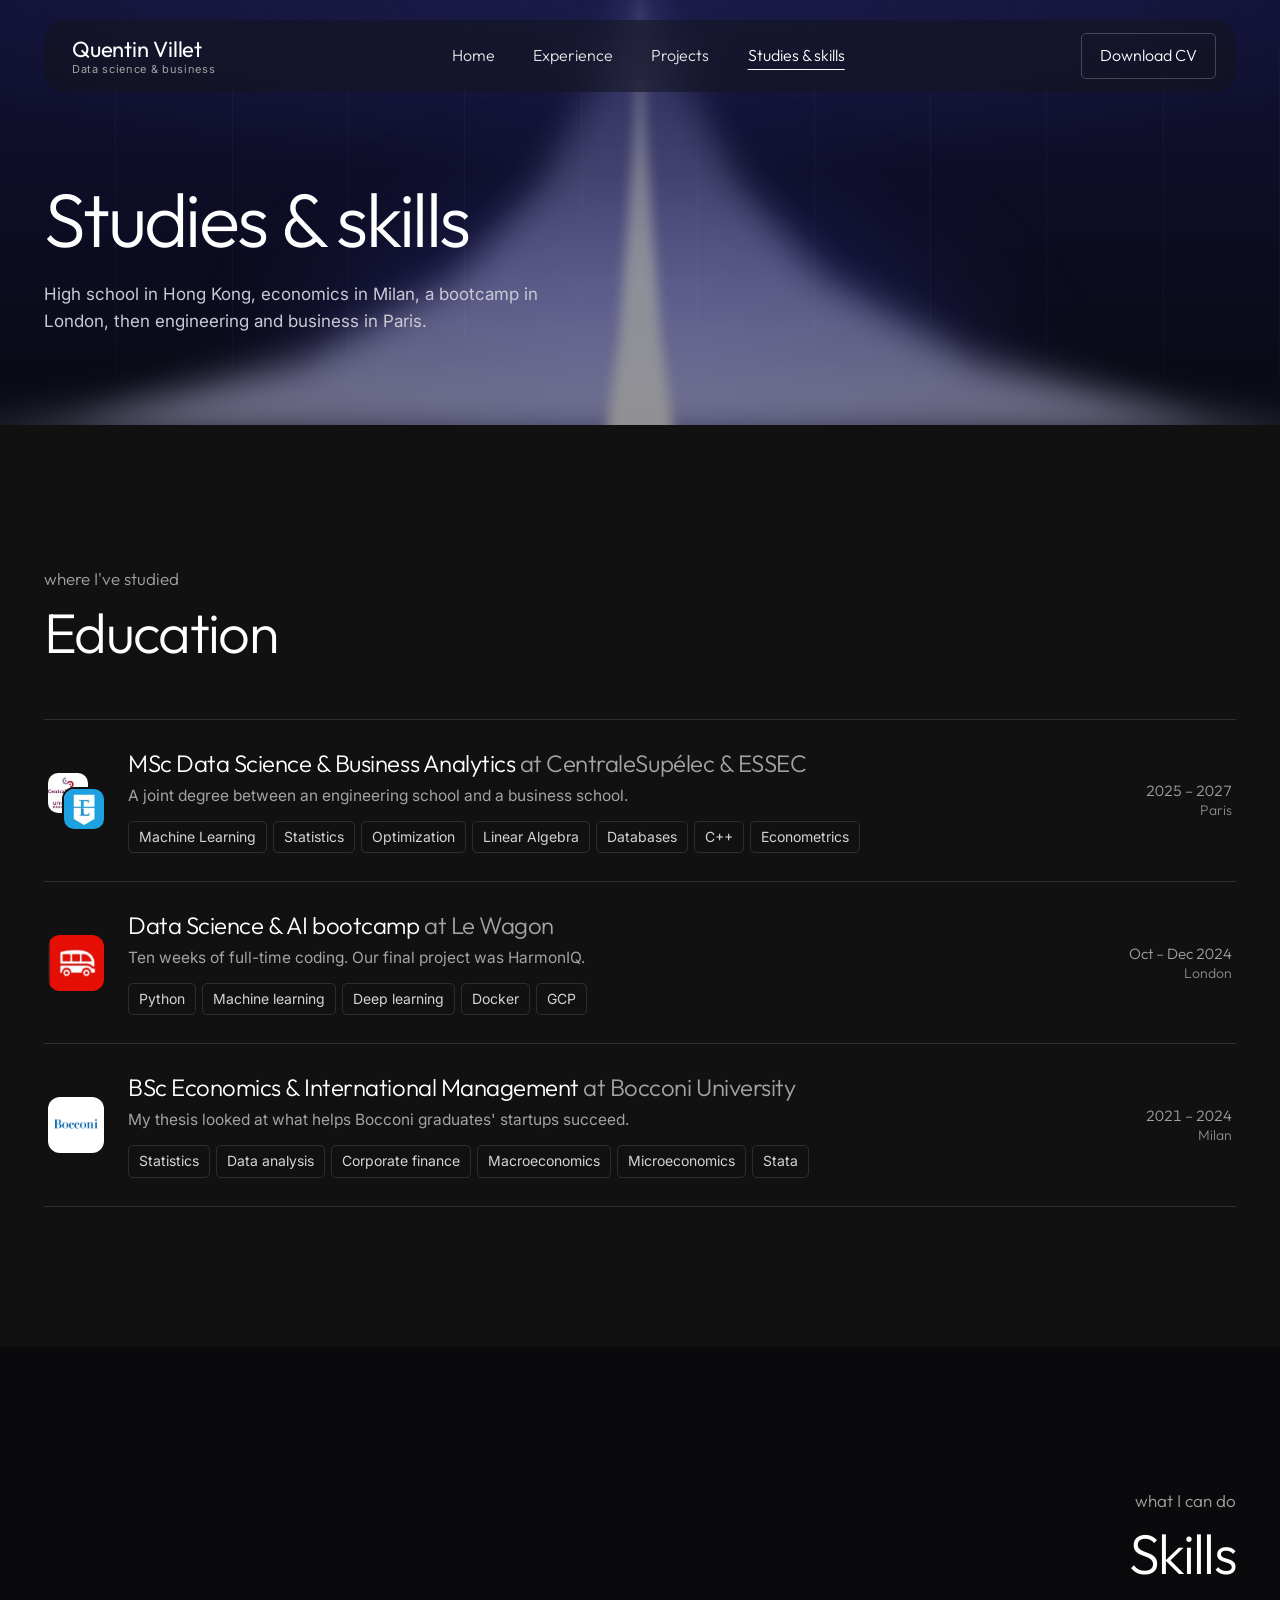
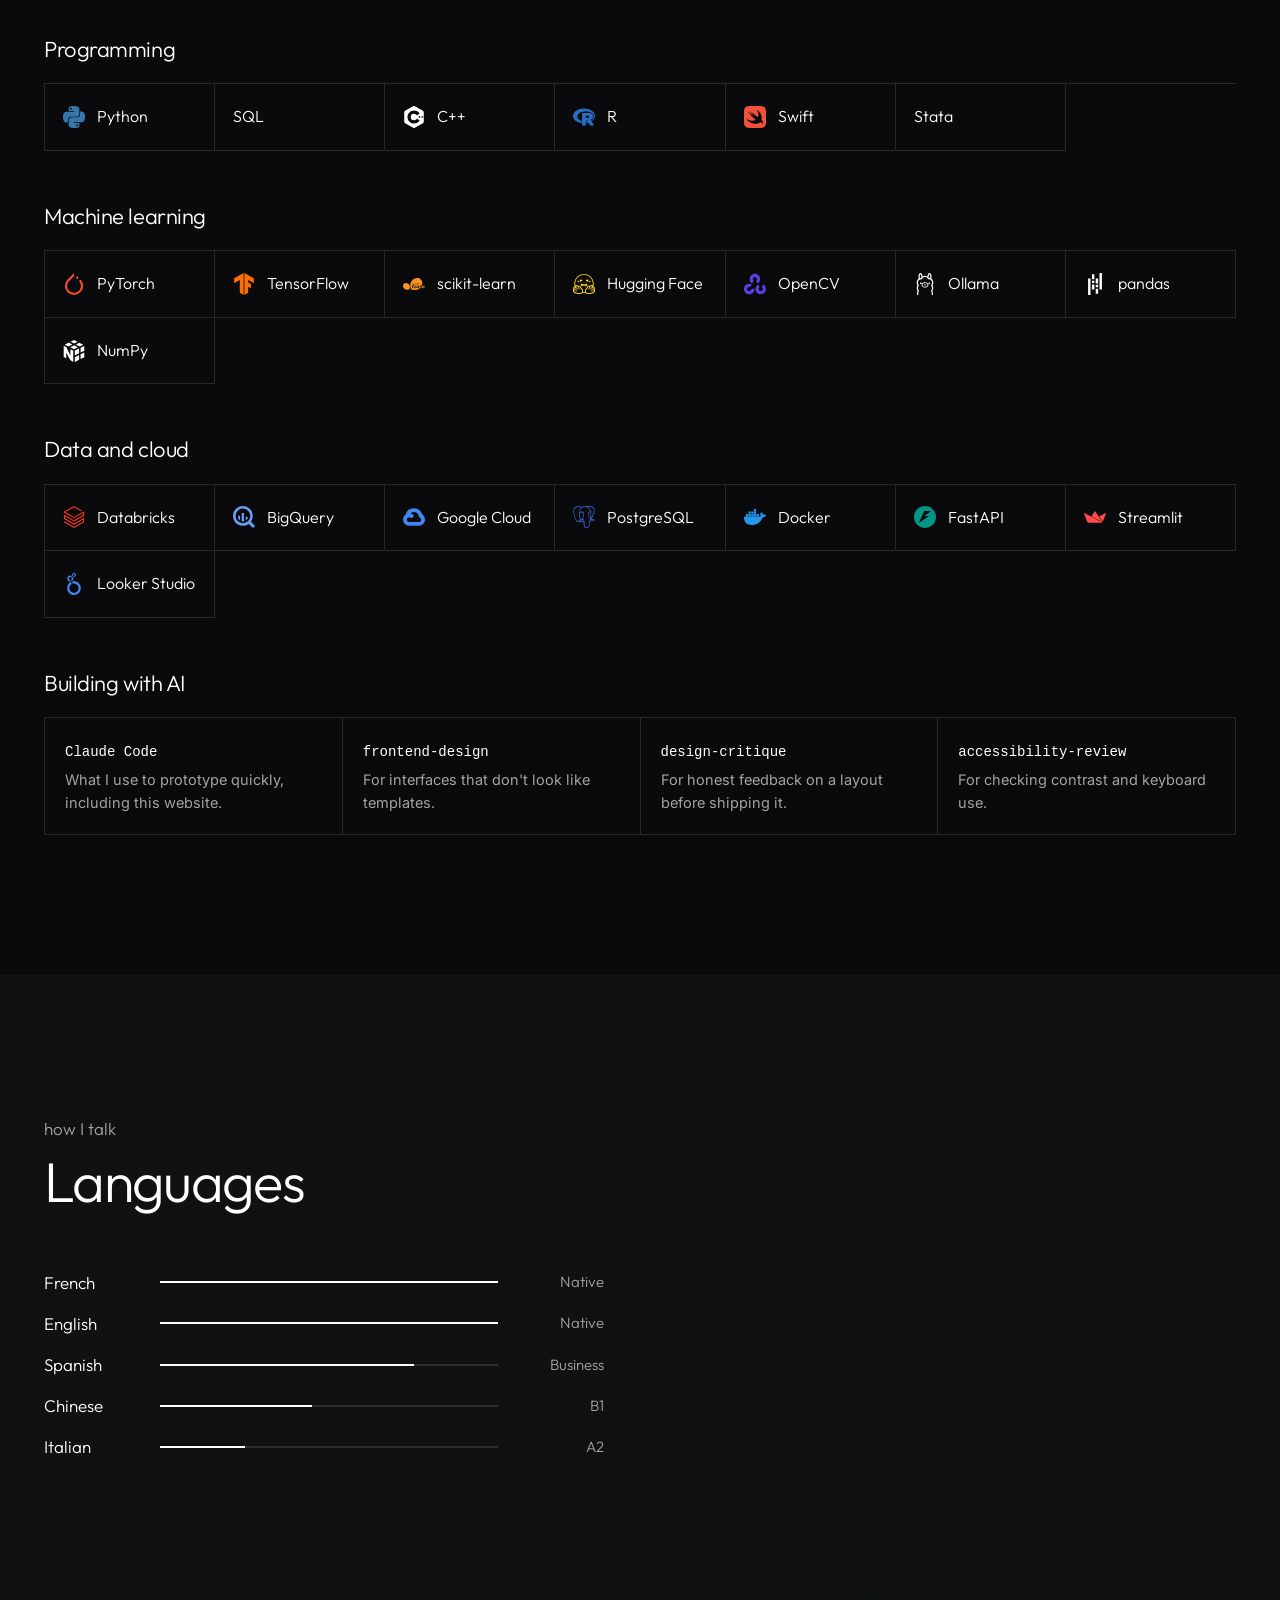
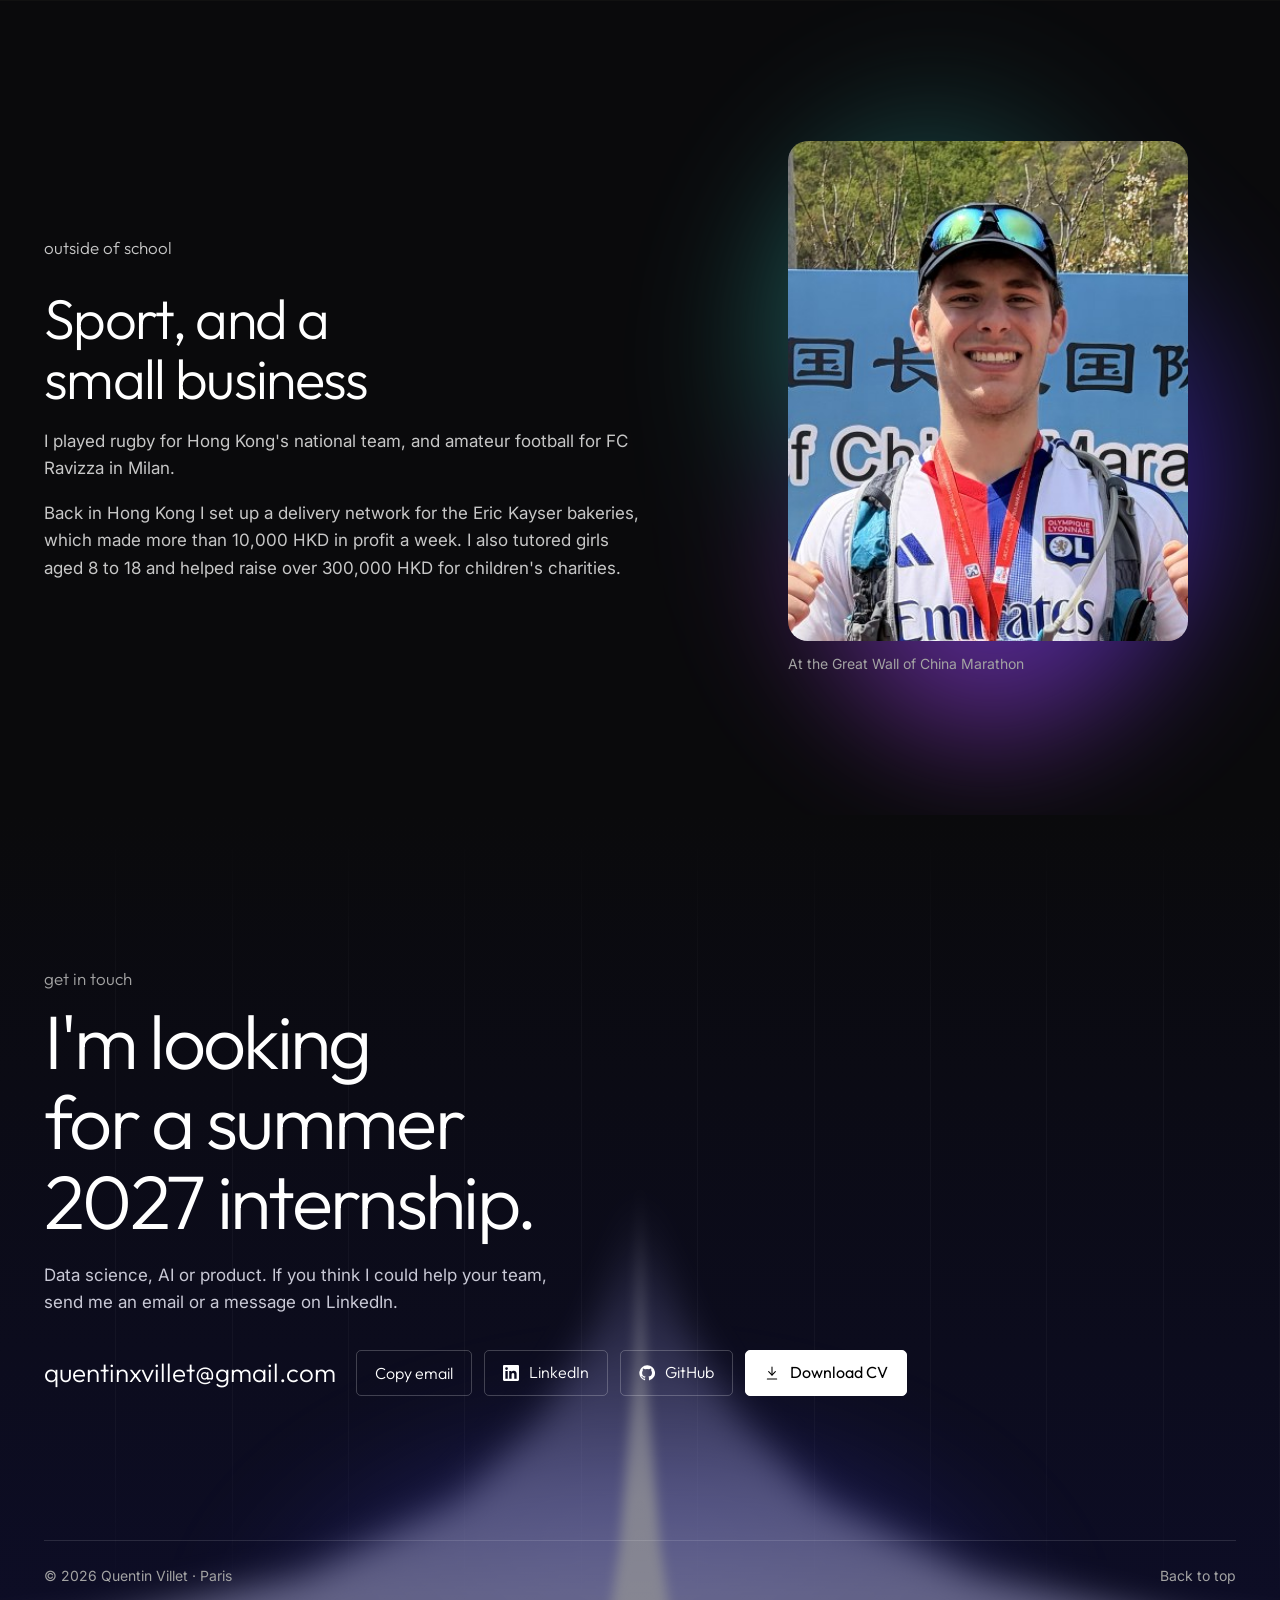
==== studies.html @ df4457b2 "Portfolio site with 3D MacBook intro Home, experience, projects and studies pages, styled after nuum" ====
<!doctype html>
<html lang="en">
<head>
<meta charset="utf-8">
<meta name="viewport" content="width=device-width, initial-scale=1, viewport-fit=cover">
<title>Studies & skills · Quentin Villet</title>
<meta name="claude:viewport-fit-sides" content="cover">
<meta name="description" content="Quentin Villet's studies, skills and languages.">
<link rel="icon" href="data:image/svg+xml,%3Csvg xmlns='http://www.w3.org/2000/svg' viewBox='0 0 32 32'%3E%3Crect width='32' height='32' rx='8' fill='%230d0d2b'/%3E%3Ctext x='16' y='21.5' font-family='Arial' font-size='14' fill='%23fff' text-anchor='middle'%3EQV%3C/text%3E%3C/svg%3E">
<link rel="preconnect" href="https://fonts.googleapis.com">
<link rel="preconnect" href="https://fonts.gstatic.com" crossorigin>
<link rel="stylesheet" href="https://fonts.googleapis.com/css2?family=Outfit:wght@200;300;400;500&family=Inter:wght@400;500&display=swap">
<link rel="stylesheet" href="assets/style.css">
</head>
<body>

<nav class="nav" aria-label="Main"><div class="wrap"><div class="nav-bar">
  <a class="brand" href="index.html"><b>Quentin Villet</b><small>Data science &amp; business</small></a>
  <ul><li class="opt"><a href="index.html">Home</a></li><li class=""><a href="experience.html">Experience</a></li><li class=""><a href="projects.html">Projects</a></li><li class="opt"><a href="studies.html" aria-current="page">Studies & skills</a></li></ul>
  <a class="btn" href="cv/Quentin_Villet_CV.pdf" target="_blank" rel="noopener">Download CV</a>
</div></div></nav>
<main>

<section class="hero short"><div class="lines"></div><div class="beam" aria-hidden="true"><i class="b1"></i><i class="soft"><b class="cone"></b><b class="rays"></b></i><i class="soft2"><b class="core"></b></i></div><div class="wrap" style="width:100%"><div class="hero-copy">
  <h1>Studies &amp; skills</h1>
  <p class="lede">High school in Hong Kong, economics in Milan, a bootcamp in London, then engineering and business in Paris.</p>
</div></div></section>
<section class="sec"><div class="wrap">
  <div class="head"><p class="label">where I've studied</p><h2>Education</h2></div>
  <ul class="xp"><li><div class="row"><span class="logo pair" aria-hidden="true"><img src="assets/logos/centralesupelec.png" alt=""><img src="assets/logos/essec.png" alt=""></span>
  <div><h3>MSc Data Science & Business Analytics <span>at CentraleSupélec & ESSEC</span></h3><p>A joint degree between an engineering school and a business school.</p><ul class="classes"><li>Machine Learning</li><li>Statistics</li><li>Optimization</li><li>Linear Algebra</li><li>Databases</li><li>C++</li><li>Econometrics</li></ul></div>
  <time>2025 – 2027<b>Paris</b></time></div></li><li><div class="row"><span class="logo" aria-hidden="true"><img src="assets/logos/lewagon.png" alt=""></span>
  <div><h3>Data Science & AI bootcamp <span>at Le Wagon</span></h3><p>Ten weeks of full-time coding. Our final project was HarmonIQ.</p><ul class="classes"><li>Python</li><li>Machine learning</li><li>Deep learning</li><li>Docker</li><li>GCP</li></ul></div>
  <time>Oct – Dec 2024<b>London</b></time></div></li><li><div class="row"><span class="logo" aria-hidden="true"><img src="assets/logos/bocconi.png" alt=""></span>
  <div><h3>BSc Economics & International Management <span>at Bocconi University</span></h3><p>My thesis looked at what helps Bocconi graduates' startups succeed.</p><ul class="classes"><li>Statistics</li><li>Data analysis</li><li>Corporate finance</li><li>Macroeconomics</li><li>Microeconomics</li><li>Stata</li></ul></div>
  <time>2021 – 2024<b>Milan</b></time></div></li></ul>
</div></section>
<section class="sec alt"><div class="wrap skillsets">
  <div class="head right" style="margin-bottom:0"><p class="label">what I can do</p><h2>Skills</h2></div>
  <div><h3>Programming</h3><div class="tools"><div class="tool"><span data-icon="python"></span>Python</div><div class="tool">SQL</div><div class="tool"><span data-icon="cplusplus"></span>C++</div><div class="tool"><span data-icon="r"></span>R</div><div class="tool"><span data-icon="swift"></span>Swift</div><div class="tool">Stata</div></div></div>
  <div><h3>Machine learning</h3><div class="tools"><div class="tool"><span data-icon="pytorch"></span>PyTorch</div><div class="tool"><span data-icon="tensorflow"></span>TensorFlow</div><div class="tool"><span data-icon="scikitlearn"></span>scikit-learn</div><div class="tool"><span data-icon="huggingface"></span>Hugging Face</div><div class="tool"><span data-icon="opencv"></span>OpenCV</div><div class="tool"><span data-icon="ollama"></span>Ollama</div><div class="tool"><span data-icon="pandas"></span>pandas</div><div class="tool"><span data-icon="numpy"></span>NumPy</div></div></div>
  <div><h3>Data and cloud</h3><div class="tools"><div class="tool"><span data-icon="databricks"></span>Databricks</div><div class="tool"><span data-icon="googlebigquery"></span>BigQuery</div><div class="tool"><span data-icon="googlecloud"></span>Google Cloud</div><div class="tool"><span data-icon="postgresql"></span>PostgreSQL</div><div class="tool"><span data-icon="docker"></span>Docker</div><div class="tool"><span data-icon="fastapi"></span>FastAPI</div><div class="tool"><span data-icon="streamlit"></span>Streamlit</div><div class="tool"><span data-icon="looker"></span>Looker Studio</div></div></div>
  <div><h3>Building with AI</h3><div class="ai">
    <div><code>Claude Code</code><p>What I use to prototype quickly, including this website.</p></div>
    <div><code>frontend-design</code><p>For interfaces that don't look like templates.</p></div>
    <div><code>design-critique</code><p>For honest feedback on a layout before shipping it.</p></div>
    <div><code>accessibility-review</code><p>For checking contrast and keyboard use.</p></div>
  </div></div>
</div></section>
<section class="sec"><div class="wrap">
  <div class="head"><p class="label">how I talk</p><h2>Languages</h2></div>
  <div class="langs"><div class="lang"><span>French</span><i style="--v:100%"></i><span>Native</span></div><div class="lang"><span>English</span><i style="--v:100%"></i><span>Native</span></div><div class="lang"><span>Spanish</span><i style="--v:75%"></i><span>Business</span></div><div class="lang"><span>Chinese</span><i style="--v:45%"></i><span>B1</span></div><div class="lang"><span>Italian</span><i style="--v:25%"></i><span>A2</span></div></div>
</div></section>
<section class="sec alt"><div class="wrap who">
  <div class="copy">
    <p class="label">outside of school</p>
    <h2>Sport, and a small business</h2>
    <p>I played rugby for Hong Kong's national team, and amateur football for FC Ravizza in Milan.</p>
    <p>Back in Hong Kong I set up a delivery network for the Eric Kayser bakeries, which made more than 10,000 HKD in profit a week. I also tutored girls aged 8 to 18 and helped raise over 300,000 HKD for children's charities.</p>
  </div>
  <figure class="orb"><img src="assets/quentin.jpg" alt="Quentin at the Great Wall of China Marathon" loading="lazy"><figcaption>At the Great Wall of China Marathon</figcaption></figure>
</div></section>

</main>
<footer class="foot" id="contact"><div class="lines"></div><div class="beam" aria-hidden="true"><i class="b1"></i><i class="soft"><b class="cone"></b><b class="rays"></b></i><i class="soft2"><b class="core"></b></i></div><div class="wrap foot-in">
  <p class="label">get in touch</p>
  <h2>I'm looking for a summer 2027 internship.</h2>
  <p class="l">Data science, AI or product. If you think I could help your team, send me an email or a message on LinkedIn.</p>
  <div class="mailrow">
    <span class="mail" id="mail">quentinxvillet@gmail.com</span>
    <button class="btn" id="copy" type="button">Copy email</button>
    <a class="btn" href="https://www.linkedin.com/in/quentinvillet" target="_blank" rel="noopener"><svg viewBox="0 0 24 24" fill="currentColor" aria-hidden="true"><path d="M20.45 20.45h-3.56v-5.57c0-1.33-.02-3.04-1.85-3.04-1.86 0-2.14 1.45-2.14 2.95v5.66H9.34V9h3.42v1.56h.05a3.75 3.75 0 0 1 3.37-1.85c3.6 0 4.27 2.37 4.27 5.46v6.28ZM5.34 7.43a2.06 2.06 0 1 1 0-4.13 2.06 2.06 0 0 1 0 4.13ZM7.12 20.45H3.56V9h3.56v11.45ZM22.22 0H1.77C.79 0 0 .77 0 1.73v20.54C0 23.23.79 24 1.77 24h20.45c.98 0 1.78-.77 1.78-1.73V1.73C24 .77 23.2 0 22.22 0Z"/></svg> LinkedIn</a>
    <a class="btn" href="https://github.com/QuentinVillet" target="_blank" rel="noopener"><svg viewBox="0 0 24 24" fill="currentColor" aria-hidden="true"><path d="M12 .5a11.5 11.5 0 0 0-3.64 22.41c.58.1.79-.25.79-.56v-2c-3.2.7-3.88-1.37-3.88-1.37-.52-1.33-1.28-1.69-1.28-1.69-1.05-.72.08-.7.08-.7 1.16.08 1.77 1.19 1.77 1.19 1.03 1.77 2.7 1.26 3.36.96.1-.75.4-1.26.73-1.55-2.56-.29-5.25-1.28-5.25-5.69 0-1.26.45-2.29 1.19-3.1-.12-.29-.52-1.46.11-3.05 0 0 .97-.31 3.17 1.18a11 11 0 0 1 5.77 0c2.2-1.49 3.17-1.18 3.17-1.18.63 1.59.23 2.76.11 3.05.74.81 1.19 1.84 1.19 3.1 0 4.42-2.7 5.39-5.27 5.68.41.36.78 1.06.78 2.14v3.17c0 .31.21.67.8.56A11.5 11.5 0 0 0 12 .5Z"/></svg> GitHub</a>
    <a class="btn solid" href="cv/Quentin_Villet_CV.pdf" target="_blank" rel="noopener"><svg viewBox="0 0 24 24" fill="none" stroke="currentColor" stroke-width="1.6" stroke-linecap="round" stroke-linejoin="round" aria-hidden="true"><path d="M12 3v12"/><path d="m7 10 5 5 5-5"/><path d="M5 21h14"/></svg> Download CV</a>
  </div>
  <p class="toast" id="toast" role="status"></p>
  <div class="foot-bottom"><span>© 2026 Quentin Villet · Paris</span><a href="#">Back to top</a></div>
</div></footer>
<script src="assets/icons.js"></script>
<script src="assets/site.js"></script>
</body>
</html>
---- assets/style.css ----
/* Quentin Villet. Styled after nuumx.ai: near-black, a deep blue light beam, thin large type, outlined controls. */
:root{
  --bg:#0a0a0c;
  --bg-2:#111111;
  --surface:#171717;
  --line:rgba(255,255,255,.12);
  --line-2:rgba(255,255,255,.22);
  --text:#ffffff;
  --text-2:#a3a3a3;
  --text-3:#8a8a8a;
  --navy:#0d0d2b;
  --display:"Outfit","Inter",system-ui,-apple-system,"Segoe UI",sans-serif;
  --body:"Inter",system-ui,-apple-system,"Segoe UI",sans-serif;
  --r-xs:5px; --r-sm:8px; --r-md:20px;
  color-scheme:dark;
}
*{box-sizing:border-box}
html{scroll-behavior:smooth;scroll-padding-top:110px;overflow-x:clip}
body{margin:0;background:var(--bg);color:var(--text);font-family:var(--body);font-size:16px;line-height:1.6;-webkit-font-smoothing:antialiased;overflow-x:hidden}
body::before{content:"";position:fixed;inset:0 0 auto;height:env(safe-area-inset-top,0px);z-index:60;background:var(--navy)}
img{max-width:100%;display:block}
a{color:inherit}
p{margin:0}
[hidden]{display:none!important}
:focus-visible{outline:2px solid #fff;outline-offset:3px;border-radius:3px}
h1,h2,h3,h4{font-family:var(--display);font-weight:300;letter-spacing:-.02em;margin:0;text-wrap:balance}
.wrap{max-width:1240px;margin:0 auto;padding-left:max(24px,env(safe-area-inset-left,0px));padding-right:max(24px,env(safe-area-inset-right,0px))}

/* ---------- nav: a floating bar ---------- */
.nav{position:fixed;top:calc(env(safe-area-inset-top,0px) + 20px);left:0;right:0;z-index:50}
.nav-bar{display:flex;align-items:center;justify-content:space-between;gap:20px;height:72px;padding:0 20px 0 28px;border-radius:22px;background:rgba(20,20,30,.55);backdrop-filter:blur(18px);-webkit-backdrop-filter:blur(18px)}
.brand{display:grid;text-decoration:none;line-height:1}
.brand b{font-family:var(--display);font-weight:400;font-size:22px;letter-spacing:-.01em}
.brand small{font-size:11px;letter-spacing:.06em;color:var(--text-2);margin-top:4px}
.nav ul{display:flex;gap:clamp(18px,3vw,44px);list-style:none;margin:0;padding:0;font-family:var(--display);font-size:16px;font-weight:300}
.nav ul a{text-decoration:none;color:#e6e6e6;transition:color .15s}
.nav ul a:hover,.nav ul a[aria-current="page"]{color:#fff}
.nav ul a[aria-current="page"]{text-decoration:underline;text-underline-offset:8px;text-decoration-thickness:1px}
.btn{display:inline-flex;align-items:center;justify-content:center;gap:10px;height:46px;padding:0 18px;border:1px solid var(--line-2);border-radius:var(--r-xs);background:transparent;color:#fff;font-family:var(--display);font-size:16px;font-weight:300;text-decoration:none;cursor:pointer;transition:background .15s,border-color .15s;white-space:nowrap}
.btn:hover{background:rgba(255,255,255,.08);border-color:rgba(255,255,255,.55)}
.btn.solid{background:#fff;color:#000;border-color:#fff;font-weight:400}
.btn.solid:hover{background:#dedede}
.btn svg{width:16px;height:16px;flex:none}

/* ---------- hero with the light beam ---------- */
.hero{position:relative;overflow:hidden;min-height:min(100svh,900px);display:flex;align-items:center;
  background:radial-gradient(ellipse 90% 60% at 50% 0%,#1b1b4a 0%,transparent 70%),linear-gradient(180deg,#121236 0%,#0d0d26 45%,#0a0a12 100%)}
.hero.short{min-height:0;padding-block:180px 90px}
.lines{position:absolute;inset:0;pointer-events:none;
  background:repeating-linear-gradient(90deg,transparent 0 calc(100%/11 - 1px),rgba(255,255,255,.035) calc(100%/11 - 1px) calc(100%/11));
  -webkit-mask-image:linear-gradient(transparent,#000 25%,#000 75%,transparent);mask-image:linear-gradient(transparent,#000 25%,#000 75%,transparent)}
.beam{position:absolute;left:var(--bx,50%);top:12%;bottom:-2%;width:min(1400px,130vw);transform:translateX(-50%);pointer-events:none}
.beam i{position:absolute;inset:0}
.beam .b1{background:radial-gradient(ellipse 42% 78% at 50% 100%,rgba(112,112,255,.95) 0%,rgba(88,88,236,.62) 32%,rgba(64,64,200,.22) 58%,transparent 76%);filter:blur(40px)}
.beam .cone{position:absolute;inset:0;clip-path:polygon(50% 0,51% 14%,53.5% 34%,57% 52%,63% 70%,74% 86%,90% 97%,100% 100%,0 100%,10% 97%,26% 86%,37% 70%,43% 52%,46.5% 34%,49% 14%);
  background:linear-gradient(rgba(170,170,255,0) 0%,rgba(170,170,255,.35) 30%,rgba(190,190,255,.75) 70%,rgba(214,214,255,.9) 100%)}
.beam .rays{position:absolute;inset:0;clip-path:polygon(50% 0,53% 34%,63% 70%,80% 92%,100% 100%,0 100%,20% 92%,37% 70%,47% 34%);
  background:repeating-linear-gradient(90deg,transparent 0 30px,rgba(255,255,255,.07) 30px 32px);
  -webkit-mask-image:linear-gradient(transparent 10%,#000 80%);mask-image:linear-gradient(transparent 10%,#000 80%)}
.beam .core{position:absolute;top:0;bottom:0;left:47.6%;right:47.6%;clip-path:polygon(50% 0,58% 40%,80% 80%,100% 100%,0 100%,20% 80%,42% 40%);
  background:linear-gradient(rgba(255,255,255,.1),rgba(255,255,255,.95) 70%,#fff)}
.beam .soft{filter:blur(18px)}
.beam .soft2{filter:blur(6px)}
.hero:not(.short){--bx:68%}
.hero.short .beam{top:-20%;opacity:.55}
.hero-copy{position:relative;z-index:1;padding-block:150px 90px;max-width:620px}
.hero h1{font-size:clamp(46px,7vw,84px);line-height:1.04;letter-spacing:-.035em;font-weight:300}
.hero .sub{font-family:var(--display);font-size:clamp(22px,2.6vw,32px);font-weight:300;letter-spacing:-.02em;margin-top:18px;color:#ededff}
.hero .lede{color:#c9c9d6;font-size:17px;max-width:46ch;margin-top:22px}
.hero .actions{display:flex;flex-wrap:wrap;gap:12px;margin-top:34px}
.hero.short h1{font-size:clamp(44px,6.5vw,76px)}
.hero.short .hero-copy{padding-block:0;max-width:760px}
.crumb{display:inline-block;margin-bottom:18px;font-size:15px;color:var(--text-2);text-decoration:none;font-family:var(--display);font-weight:300}
.crumb:hover{color:#fff}

/* ---------- sections ---------- */
.sec{padding-block:clamp(80px,11vw,140px);background:var(--bg-2)}
.sec.alt{background:var(--bg)}
.label{font-family:var(--display);font-weight:300;font-size:17px;color:var(--text-2);margin-bottom:10px}
.sec h2{font-size:clamp(34px,4.6vw,56px);line-height:1.08;letter-spacing:-.03em}
.sec .intro-p{color:var(--text-2);font-size:17px;max-width:56ch;margin-top:18px}
.head{margin-bottom:56px;max-width:720px}
.head.right{text-align:right;margin-left:auto}
.head.right .intro-p{margin-left:auto}
.more{display:inline-flex;margin-top:28px}

/* who I am */
.who{display:grid;grid-template-columns:minmax(0,1.1fr) minmax(0,.9fr);gap:clamp(40px,7vw,110px);align-items:center}
.who .copy{display:grid;gap:18px}
.who .copy p{color:#c7c7c7;font-size:17px;max-width:56ch}
.orb{position:relative;justify-self:center;width:min(400px,100%);margin:0}
.orb::before{content:"";position:absolute;inset:-14%;border-radius:50%;filter:blur(60px);opacity:.75;
  background:radial-gradient(circle at 35% 35%,#2b8f8a 0%,transparent 45%),radial-gradient(circle at 65% 60%,#4b2fd6 0%,transparent 50%),radial-gradient(circle at 50% 80%,#9b3fd1 0%,transparent 45%)}
.orb img{position:relative;width:100%;aspect-ratio:4/5;object-fit:cover;object-position:50% 22%;border-radius:var(--r-md)}
.orb figcaption{position:relative;font-size:14px;color:var(--text-2);margin-top:12px}
.tagbox{display:flex;flex-wrap:wrap;gap:10px;margin-top:8px}
.tagbox span{border:1px solid var(--line-2);border-radius:var(--r-xs);padding:8px 14px;font-family:var(--display);font-weight:300;font-size:15px;background:rgba(255,255,255,.02);line-height:1.3}
.tagbox span small{display:block;font-size:12px;color:var(--text-2)}

/* tools */
.tools{display:grid;grid-template-columns:repeat(auto-fill,minmax(160px,1fr));border-top:1px solid var(--line);border-left:1px solid var(--line)}
.tool{display:flex;align-items:center;gap:12px;padding:20px 18px;border-right:1px solid var(--line);border-bottom:1px solid var(--line);font-family:var(--display);font-weight:300;font-size:16px;min-width:0}
.tool span[data-icon]{width:22px;height:22px;flex:none;display:grid}
.tool span[data-icon] svg{width:22px;height:22px}

/* experience list */
.xp{list-style:none;margin:0;padding:0;border-top:1px solid var(--line)}
.xp li{border-bottom:1px solid var(--line)}
.xp a,.xp .row{display:grid;grid-template-columns:56px minmax(0,1fr) 170px 24px;gap:24px;align-items:center;padding:28px 4px;text-decoration:none;transition:background .15s,padding .2s}
.xp .row{grid-template-columns:56px minmax(0,1fr) 170px}
.xp a:hover{background:rgba(255,255,255,.025);padding-left:12px}
.logo{width:56px;height:56px;border-radius:12px;overflow:hidden;background:#fff;display:grid;place-items:center;flex:none}
.logo img{width:100%;height:100%;object-fit:cover}
.logo.pair{background:transparent;position:relative;overflow:visible}
.logo.pair img{position:absolute;width:40px;height:40px;border-radius:10px;box-shadow:0 0 0 2px var(--bg-2)}
.logo.pair img:first-child{left:0;top:0}
.logo.pair img:last-child{right:0;bottom:0}
.logo.lg{width:72px;height:72px;border-radius:16px}
.xp h3{font-size:24px;font-weight:300;line-height:1.25}
.xp h3 span{color:var(--text-2)}
.xp p{color:var(--text-2);font-size:15.5px;margin-top:6px;max-width:64ch}
.xp .classes{margin-top:12px}
.xp time{font-family:var(--display);font-weight:300;font-size:15px;color:var(--text-2);text-align:right;font-variant-numeric:tabular-nums;line-height:1.4}
.xp time b{display:block;font-weight:300;color:var(--text-3);font-size:14px}
.arrow{width:20px;height:20px;color:var(--text-2);transition:transform .2s,color .2s}
.xp a:hover .arrow{transform:translateX(4px);color:#fff}

/* projects */
.grid{display:grid;grid-template-columns:repeat(3,minmax(0,1fr));gap:20px}
.grid.two{grid-template-columns:repeat(2,minmax(0,1fr))}
.card{display:flex;flex-direction:column;text-decoration:none;border:1px solid var(--line);border-radius:var(--r-sm);overflow:hidden;background:rgba(255,255,255,.015);transition:border-color .2s}
.card:hover{border-color:rgba(255,255,255,.45)}
.card .pic{aspect-ratio:16/10;background:#0e0e12;overflow:hidden;border-bottom:1px solid var(--line)}
.card .pic img{width:100%;height:100%;object-fit:cover;transition:transform .5s ease}
.card:hover .pic img{transform:scale(1.03)}
.card .pic.light{background:#f2f2f4}
.card .pic.light img{object-fit:contain;padding:4%}
.card .txt{padding:22px 22px 24px;display:flex;flex-direction:column;gap:8px;flex:1}
.card .ctx{font-size:14px;color:var(--text-3)}
.card h3{font-size:26px;font-weight:300;line-height:1.2}
.card p.d{color:var(--text-2);font-size:15.5px}
.card .gh{display:inline-flex;align-items:center;gap:8px;margin-top:auto;padding-top:12px;font-family:var(--display);font-weight:300;font-size:15px}
.card .gh svg{width:16px;height:16px}
.card:hover .gh{text-decoration:underline;text-underline-offset:4px}
.card.wide{grid-column:1/-1}
.card.wide .pic{aspect-ratio:21/8}
.chips{display:flex;flex-wrap:wrap;gap:6px;list-style:none;margin:4px 0 0;padding:0}
.chips li{font-size:13px;border:1px solid var(--line);border-radius:var(--r-xs);padding:3px 9px;color:var(--text-2)}
.small{display:grid;grid-template-columns:repeat(auto-fill,minmax(260px,1fr));border-top:1px solid var(--line);border-left:1px solid var(--line)}
.small a,.small div{display:grid;gap:6px;align-content:start;padding:24px;border-right:1px solid var(--line);border-bottom:1px solid var(--line);text-decoration:none;transition:background .15s}
.small a:hover{background:#151515}
.small h4{font-size:20px;font-weight:300}
.small p{font-size:15px;color:var(--text-2)}
.small span{font-size:13px;color:var(--text-3);margin-top:6px}

/* experience detail */
.meta{display:flex;flex-wrap:wrap;gap:8px;margin-top:22px}
.meta span{border:1px solid var(--line-2);border-radius:var(--r-xs);padding:6px 12px;font-family:var(--display);font-weight:300;font-size:15px;background:rgba(0,0,0,.2)}
.xhead{display:flex;align-items:center;gap:22px;flex-wrap:wrap}
.detail{display:grid;grid-template-columns:minmax(0,1fr);gap:64px;max-width:860px}
.detail > *{min-width:0}
.detail .lead{font-family:var(--display);font-weight:300;font-size:clamp(22px,2.4vw,28px);line-height:1.4;letter-spacing:-.01em;color:#e9e9e9}
.detail h2{font-size:clamp(28px,3.4vw,40px);margin-bottom:22px}
.detail p.t{color:#c5c5c5;font-size:16.5px;max-width:68ch}
.pts{list-style:none;margin:0;padding:0;display:grid;gap:18px}
.pts li{padding-left:22px;position:relative;color:#c5c5c5;font-size:16.5px;max-width:68ch}
.pts li::before{content:"";position:absolute;left:0;top:.8em;width:10px;height:1px;background:#fff}
.pts b{color:#fff;font-weight:500}
.nums{display:flex;flex-wrap:wrap;gap:1px;background:var(--line);border:1px solid var(--line);border-radius:var(--r-sm);overflow:hidden}
.nums div{flex:1 1 180px;padding:22px 24px;background:var(--bg-2);display:grid;gap:2px}
.nums b{font-family:var(--display);font-weight:300;font-size:40px;letter-spacing:-.03em;font-variant-numeric:tabular-nums}
.nums span{font-size:14px;color:var(--text-2)}
.flow{overflow-x:auto;padding-bottom:4px}
.flow ol{display:flex;list-style:none;margin:0;padding:0;min-width:680px;gap:1px;background:var(--line);border:1px solid var(--line);border-radius:var(--r-sm);overflow:hidden}
.flow li{flex:1;padding:18px 16px;background:var(--bg-2);font-size:14px;line-height:1.4}
.flow li b{display:block;font-family:var(--display);font-weight:400;font-size:16px;margin-bottom:4px}
.flow li span{color:var(--text-2)}
.flow li.hl{background:linear-gradient(180deg,#1b1b44,#141430)}
.cap{font-size:14px;color:var(--text-3);margin-top:12px}
.tags{display:flex;flex-wrap:wrap;gap:8px;list-style:none;margin:0;padding:0}
.tags li{display:inline-flex;align-items:center;gap:8px;border:1px solid var(--line-2);border-radius:var(--r-xs);padding:7px 12px;font-family:var(--display);font-weight:300;font-size:15px}
.tags li svg{width:16px;height:16px}
.pager{display:grid;grid-template-columns:1fr 1fr;gap:1px;background:var(--line);border:1px solid var(--line);border-radius:var(--r-sm);overflow:hidden}
.pager a{display:grid;gap:4px;padding:24px;background:var(--bg-2);text-decoration:none;transition:background .15s}
.pager a:hover{background:#181818}
.pager a span{font-size:14px;color:var(--text-2)}
.pager a b{font-family:var(--display);font-weight:300;font-size:24px}
.pager .next{text-align:right;grid-column:2}

/* studies & skills */
.classes{display:flex;flex-wrap:wrap;gap:6px;list-style:none;margin:14px 0 0;padding:0}
.classes li{font-size:14px;border:1px solid var(--line);border-radius:var(--r-xs);padding:4px 10px;color:#d4d4d4}
.classes a{color:#fff}
.skillsets{display:grid;gap:48px}
.skillsets h3{font-size:22px;margin-bottom:16px}
.langs{display:grid;gap:14px;max-width:560px}
.lang{display:grid;grid-template-columns:100px minmax(0,1fr) 90px;gap:16px;align-items:center;font-family:var(--display);font-weight:300;font-size:17px}
.lang i{display:block;height:2px;background:rgba(255,255,255,.12);position:relative}
.lang i::after{content:"";position:absolute;inset:0 auto 0 0;width:var(--v);background:#fff}
.lang span:last-child{text-align:right;color:var(--text-2);font-size:15px}
.ai{display:grid;grid-template-columns:repeat(auto-fill,minmax(250px,1fr));border-top:1px solid var(--line);border-left:1px solid var(--line)}
.ai div{padding:20px;border-right:1px solid var(--line);border-bottom:1px solid var(--line)}
.ai code{font-family:ui-monospace,SFMono-Regular,Menlo,monospace;font-size:14px}
.ai p{font-size:14.5px;color:var(--text-2);margin-top:4px}

/* footer */
.foot{position:relative;overflow:hidden;background:linear-gradient(180deg,var(--bg) 0%,#0d0d26 100%);padding-block:clamp(90px,12vw,150px) 36px}
.foot .beam{top:45%;opacity:.5}
.foot-in{position:relative;z-index:1}
.foot h2{font-size:clamp(40px,6vw,76px);line-height:1.05;letter-spacing:-.035em;max-width:14ch}
.foot p.l{color:#c9c9d6;font-size:17px;max-width:48ch;margin-top:20px}
.mailrow .btn{flex:0 0 auto}
.mailrow{display:flex;flex-wrap:wrap;gap:12px;align-items:center;margin-top:34px}
.mail{font-family:var(--display);font-weight:300;font-size:clamp(20px,2.4vw,26px);user-select:all;word-break:break-all;margin-right:8px}
.toast{min-height:1.5em;margin-top:12px;font-size:15px;color:#d8d8ff}
.foot-bottom{display:flex;justify-content:space-between;flex-wrap:wrap;gap:12px;margin-top:110px;padding-top:24px;border-top:1px solid var(--line);font-size:14px;color:var(--text-2)}
.foot-bottom a{color:inherit;text-decoration:none}
.foot-bottom a:hover{color:#fff}

/* intro: the MacBook */
.intro{position:fixed;inset:0;z-index:80;background:#050506}
.intro canvas{position:absolute;inset:0;width:100%;height:100%;display:block;cursor:pointer;outline:none}
.intro-hint{position:absolute;left:0;right:0;bottom:max(32px,env(safe-area-inset-bottom,0px));display:flex;justify-content:center;gap:18px;font-family:var(--display);font-weight:300;font-size:16px;color:rgba(255,255,255,.75);pointer-events:none;opacity:0;transition:opacity .8s}
.intro.ready .intro-hint{opacity:1}
.intro-hint button{pointer-events:auto;background:none;border:0;color:inherit;font:inherit;text-decoration:underline;text-underline-offset:4px;cursor:pointer}
.intro.diving .intro-hint{opacity:0;transition:opacity .3s}
.fade{position:fixed;inset:0;background:#0d0d26;opacity:0;pointer-events:none;z-index:90;transition:opacity .45s ease}
.fade.on{opacity:1}

@media (max-width:920px){
  .who{grid-template-columns:minmax(0,1fr)}
  .grid{grid-template-columns:minmax(0,1fr) minmax(0,1fr)}
  .nav ul .opt{display:none}
  .xp a{grid-template-columns:48px minmax(0,1fr) 20px}
  .xp .row{grid-template-columns:48px minmax(0,1fr)}
  .xp time{grid-column:2;grid-row:1;text-align:left}
  .xp time b{display:inline;margin-left:8px}
  .xp a > div,.xp .row > div{grid-column:2}
  .xp .logo{grid-row:1/span 2}
  .xp .arrow{grid-column:3;grid-row:1/span 2}
  .logo{width:48px;height:48px}
  .logo.pair img{width:34px;height:34px}
}
@media (max-width:640px){
  .hero:not(.short){--bx:50%}
  .hero:not(.short) .beam{opacity:.55}
  .grid,.grid.two{grid-template-columns:minmax(0,1fr)}
  .nav{top:calc(env(safe-area-inset-top,0px) + 10px)}
  .nav-bar{height:60px;padding:0 10px 0 18px;border-radius:16px}
  .nav ul{display:none}
  .brand small{display:none}
  .nav .btn{height:40px;padding:0 12px;font-size:14px}
  .head.right{text-align:left;margin-left:0}
  .head.right .intro-p{margin-left:0}
  .pager{grid-template-columns:minmax(0,1fr)}
  .pager .next{grid-column:1;text-align:left}
  .lang{grid-template-columns:80px minmax(0,1fr) 76px}
  .card.wide .pic{aspect-ratio:16/10}
}
@media (prefers-reduced-motion:reduce){*,*::before,*::after{transition-duration:1ms!important;animation:none!important}html{scroll-behavior:auto}}
.card.static:hover{border-color:var(--line)}
.card.static:hover .pic img{transform:none}
.card .gh.priv{color:var(--text-3)}
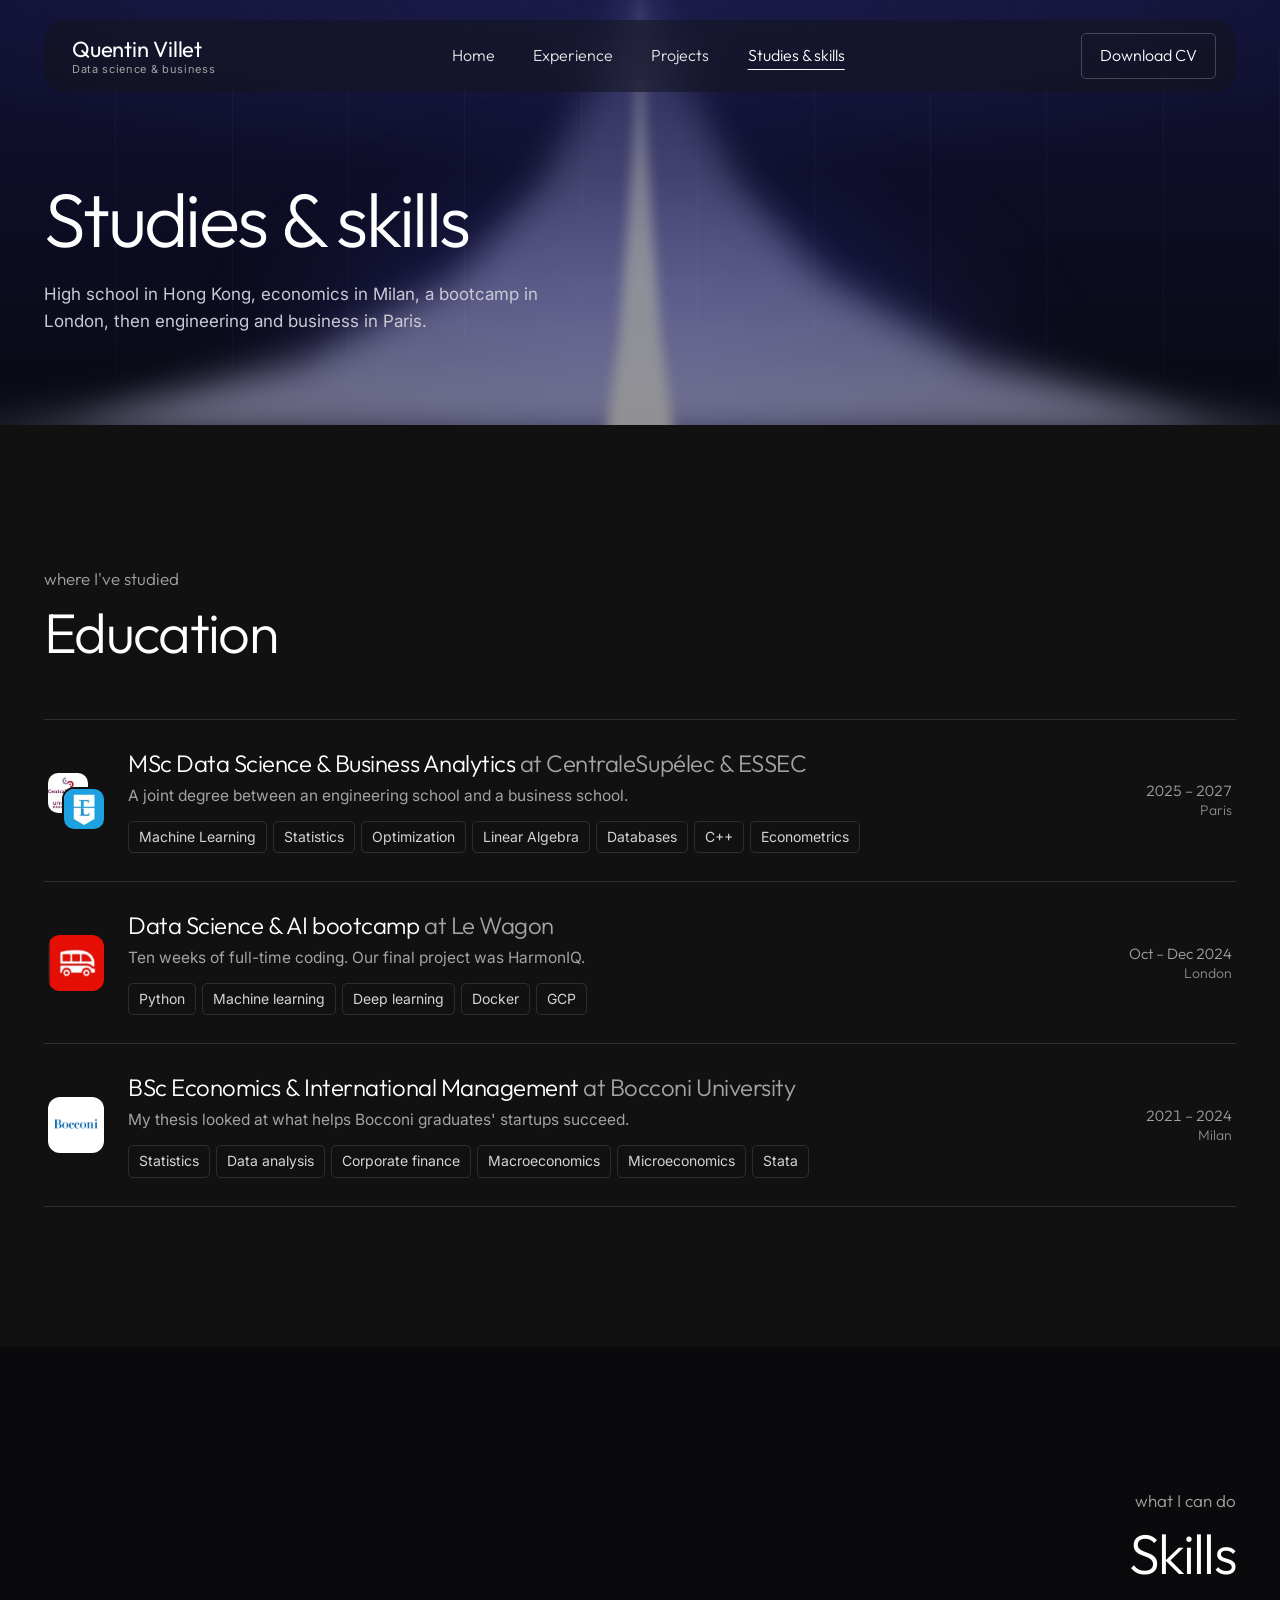
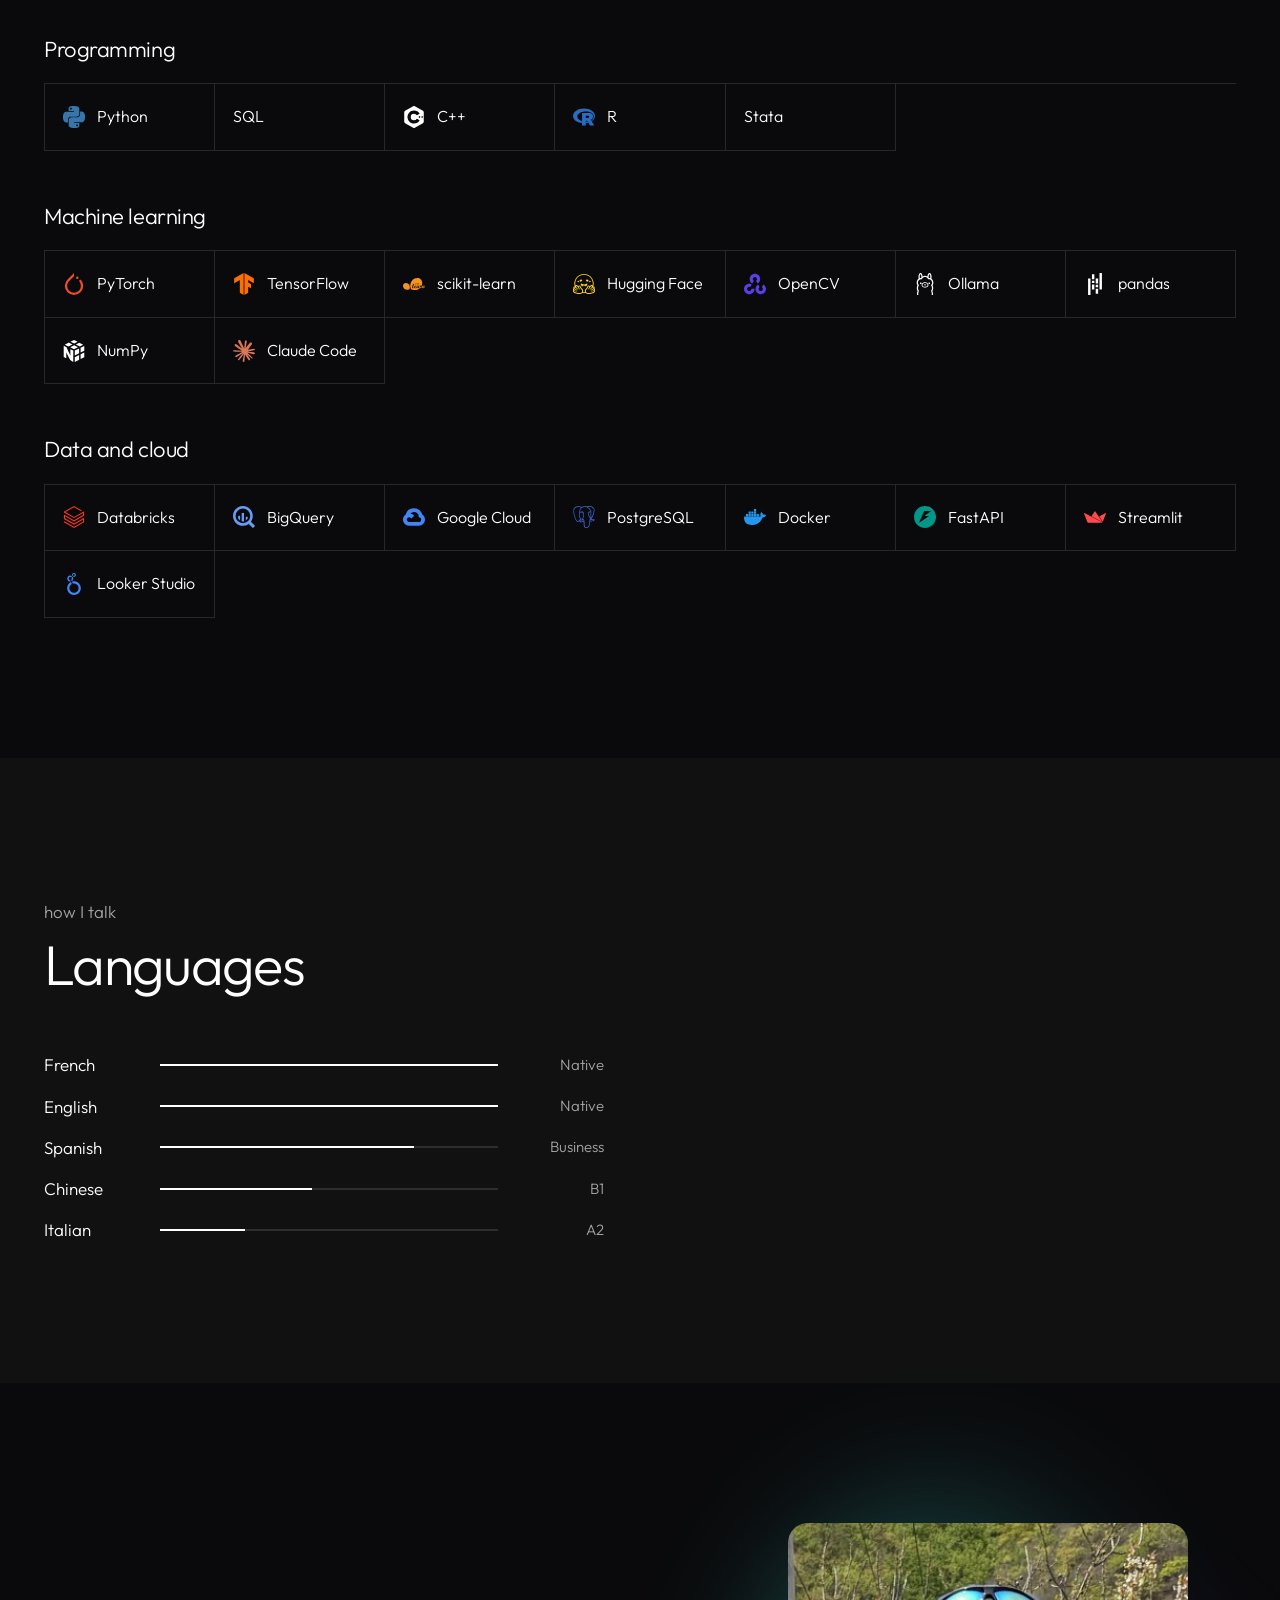
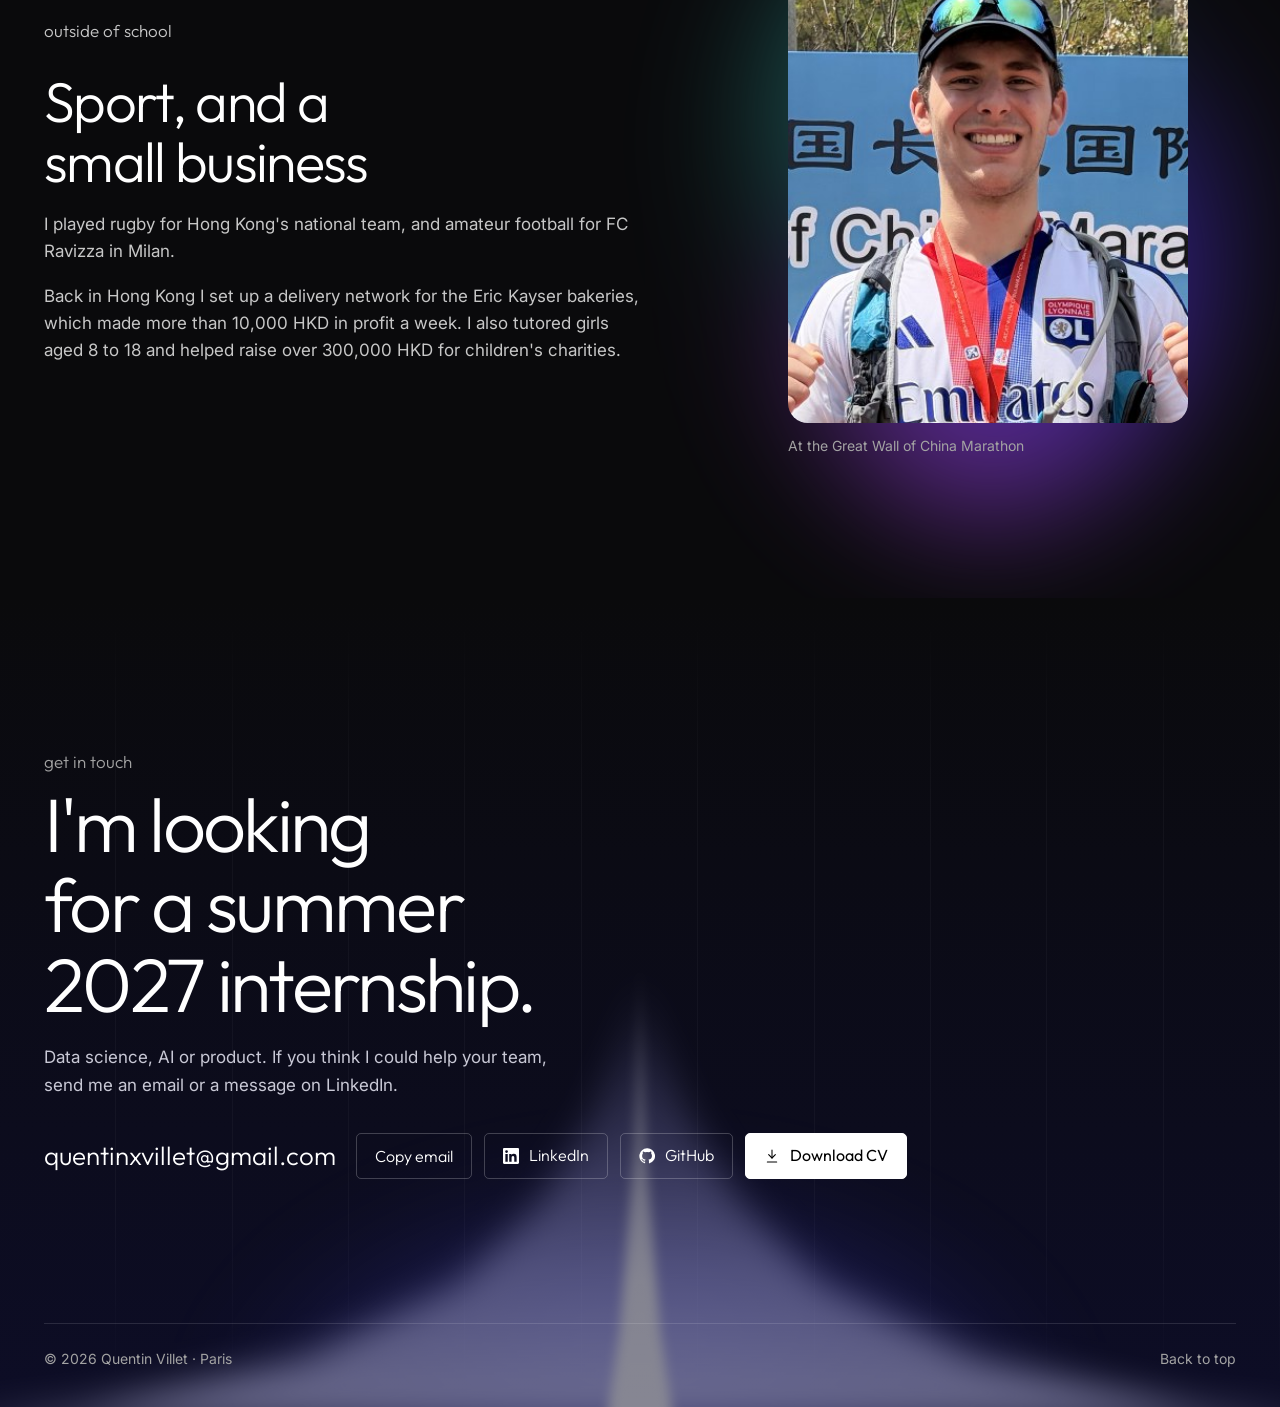
==== commit e5a8e580: "Remove Swift and the design skills from the skills list Co-Authored-By: Claude Opus 5.5 <noreply@ant" ====
--- a/studies.html
+++ b/studies.html
@@ -37,15 +37,9 @@
 </div></section>
 <section class="sec alt"><div class="wrap skillsets">
   <div class="head right" style="margin-bottom:0"><p class="label">what I can do</p><h2>Skills</h2></div>
-  <div><h3>Programming</h3><div class="tools"><div class="tool"><span data-icon="python"></span>Python</div><div class="tool">SQL</div><div class="tool"><span data-icon="cplusplus"></span>C++</div><div class="tool"><span data-icon="r"></span>R</div><div class="tool"><span data-icon="swift"></span>Swift</div><div class="tool">Stata</div></div></div>
-  <div><h3>Machine learning</h3><div class="tools"><div class="tool"><span data-icon="pytorch"></span>PyTorch</div><div class="tool"><span data-icon="tensorflow"></span>TensorFlow</div><div class="tool"><span data-icon="scikitlearn"></span>scikit-learn</div><div class="tool"><span data-icon="huggingface"></span>Hugging Face</div><div class="tool"><span data-icon="opencv"></span>OpenCV</div><div class="tool"><span data-icon="ollama"></span>Ollama</div><div class="tool"><span data-icon="pandas"></span>pandas</div><div class="tool"><span data-icon="numpy"></span>NumPy</div></div></div>
+  <div><h3>Programming</h3><div class="tools"><div class="tool"><span data-icon="python"></span>Python</div><div class="tool">SQL</div><div class="tool"><span data-icon="cplusplus"></span>C++</div><div class="tool"><span data-icon="r"></span>R</div><div class="tool">Stata</div></div></div>
+  <div><h3>Machine learning</h3><div class="tools"><div class="tool"><span data-icon="pytorch"></span>PyTorch</div><div class="tool"><span data-icon="tensorflow"></span>TensorFlow</div><div class="tool"><span data-icon="scikitlearn"></span>scikit-learn</div><div class="tool"><span data-icon="huggingface"></span>Hugging Face</div><div class="tool"><span data-icon="opencv"></span>OpenCV</div><div class="tool"><span data-icon="ollama"></span>Ollama</div><div class="tool"><span data-icon="pandas"></span>pandas</div><div class="tool"><span data-icon="numpy"></span>NumPy</div><div class="tool"><span data-icon="claude"></span>Claude Code</div></div></div>
   <div><h3>Data and cloud</h3><div class="tools"><div class="tool"><span data-icon="databricks"></span>Databricks</div><div class="tool"><span data-icon="googlebigquery"></span>BigQuery</div><div class="tool"><span data-icon="googlecloud"></span>Google Cloud</div><div class="tool"><span data-icon="postgresql"></span>PostgreSQL</div><div class="tool"><span data-icon="docker"></span>Docker</div><div class="tool"><span data-icon="fastapi"></span>FastAPI</div><div class="tool"><span data-icon="streamlit"></span>Streamlit</div><div class="tool"><span data-icon="looker"></span>Looker Studio</div></div></div>
-  <div><h3>Building with AI</h3><div class="ai">
-    <div><code>Claude Code</code><p>What I use to prototype quickly, including this website.</p></div>
-    <div><code>frontend-design</code><p>For interfaces that don't look like templates.</p></div>
-    <div><code>design-critique</code><p>For honest feedback on a layout before shipping it.</p></div>
-    <div><code>accessibility-review</code><p>For checking contrast and keyboard use.</p></div>
-  </div></div>
 </div></section>
 <section class="sec"><div class="wrap">
   <div class="head"><p class="label">how I talk</p><h2>Languages</h2></div>
